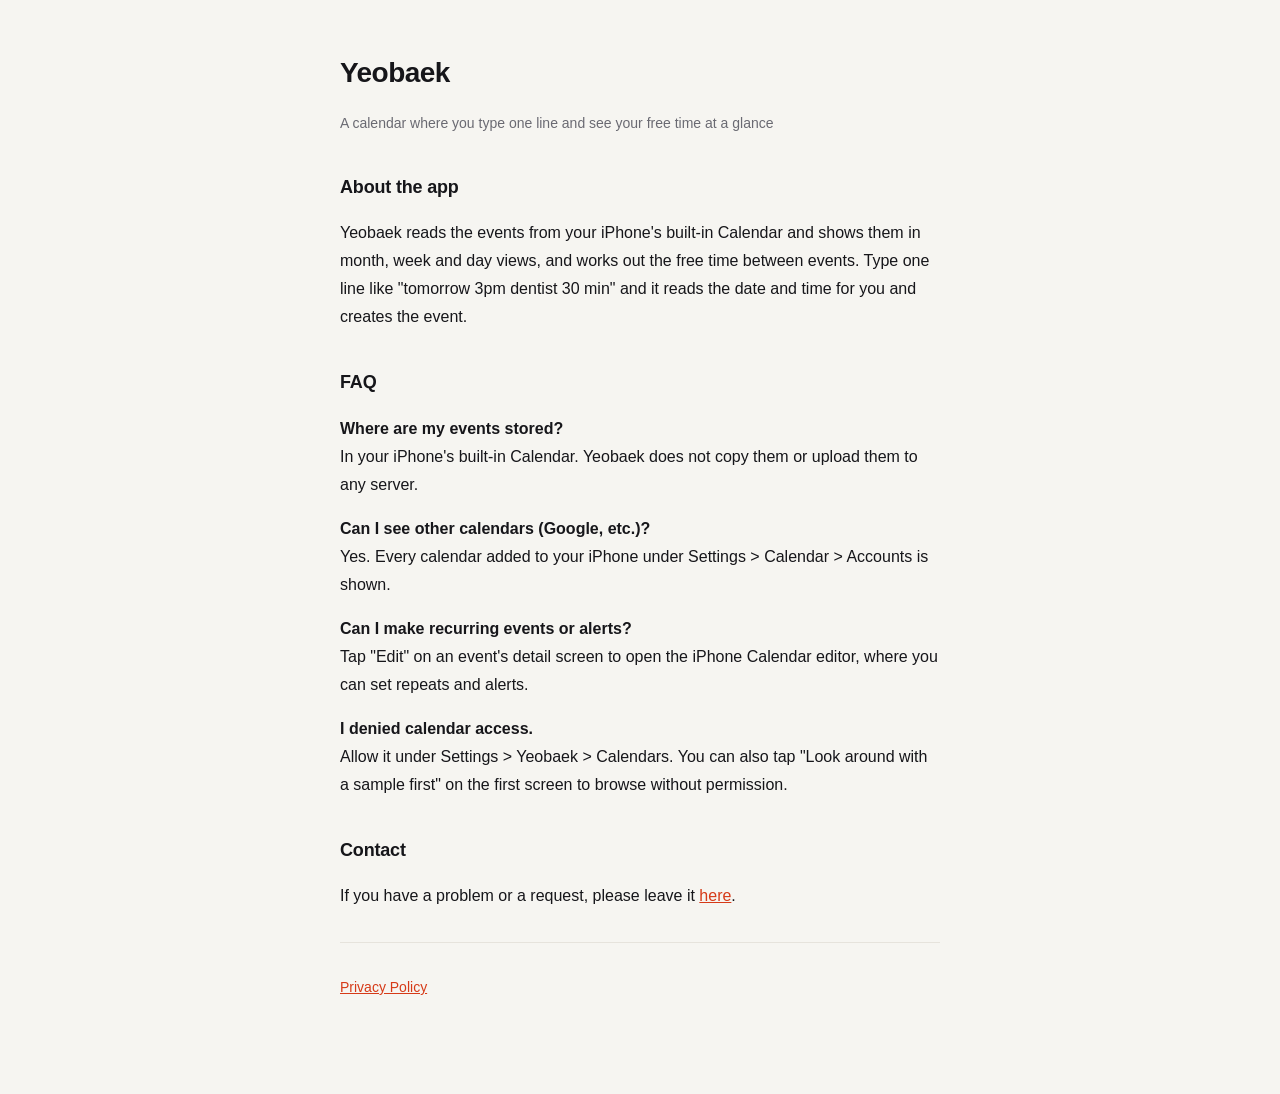
==== docs/en/index.html @ 1721b4c9 "[ios] 샘플 일정·공휴일 표를 const 에서 빼서 분석 오류 고침, 언어별 지원·개인정보 페이지 추가 (빌드 17) Co-Authored-By: Claude Sonnet 5." ====
<!doctype html>
<html lang="en">
<head>
<meta charset="utf-8">
<meta name="viewport" content="width=device-width,initial-scale=1">
<title>Yeobaek — Support</title>
<link rel="stylesheet" href="../style.css">
</head>
<body>
<main>
<h1>Yeobaek</h1>
<p class="muted">A calendar where you type one line and see your free time at a glance</p>

<h2>About the app</h2>
<p>Yeobaek reads the events from your iPhone's built-in Calendar and shows them in month, week and day views, and works out the free time between events. Type one line like "tomorrow 3pm dentist 30 min" and it reads the date and time for you and creates the event.</p>

<h2>FAQ</h2>
<p><strong>Where are my events stored?</strong><br>In your iPhone's built-in Calendar. Yeobaek does not copy them or upload them to any server.</p>
<p><strong>Can I see other calendars (Google, etc.)?</strong><br>Yes. Every calendar added to your iPhone under Settings > Calendar > Accounts is shown.</p>
<p><strong>Can I make recurring events or alerts?</strong><br>Tap "Edit" on an event's detail screen to open the iPhone Calendar editor, where you can set repeats and alerts.</p>
<p><strong>I denied calendar access.</strong><br>Allow it under Settings > Yeobaek > Calendars. You can also tap "Look around with a sample first" on the first screen to browse without permission.</p>

<h2>Contact</h2>
<p>If you have a problem or a request, please leave it <a href="https://github.com/isla0x/calendar/issues">here</a>.</p>

<hr>
<p class="muted"><a href="privacy.html">Privacy Policy</a></p>
</main>
</body>
</html>
---- docs/style.css ----
:root{--bg:#F6F5F1;--ink:#16161A;--muted:#6A6A72;--line:#E6E3DC;--accent:#D63A18}
@media (prefers-color-scheme:dark){:root{--bg:#0E0E11;--ink:#F3F3F5;--muted:#9A9AA4;--line:#2A2A31;--accent:#FF7A5C}}
*{box-sizing:border-box}
body{margin:0;background:var(--bg);color:var(--ink);font:16px/1.75 -apple-system,BlinkMacSystemFont,"Apple SD Gothic Neo","Noto Sans KR",sans-serif}
main{max-width:640px;margin:0 auto;padding:48px 20px 80px}
h1{font-size:28px;margin:0 0 8px;letter-spacing:-.02em}
h2{font-size:18px;margin:36px 0 8px;letter-spacing:-.01em}
p,li{color:var(--ink)}
.muted{color:var(--muted);font-size:14px}
a{color:var(--accent)}
hr{border:0;border-top:1px solid var(--line);margin:32px 0}
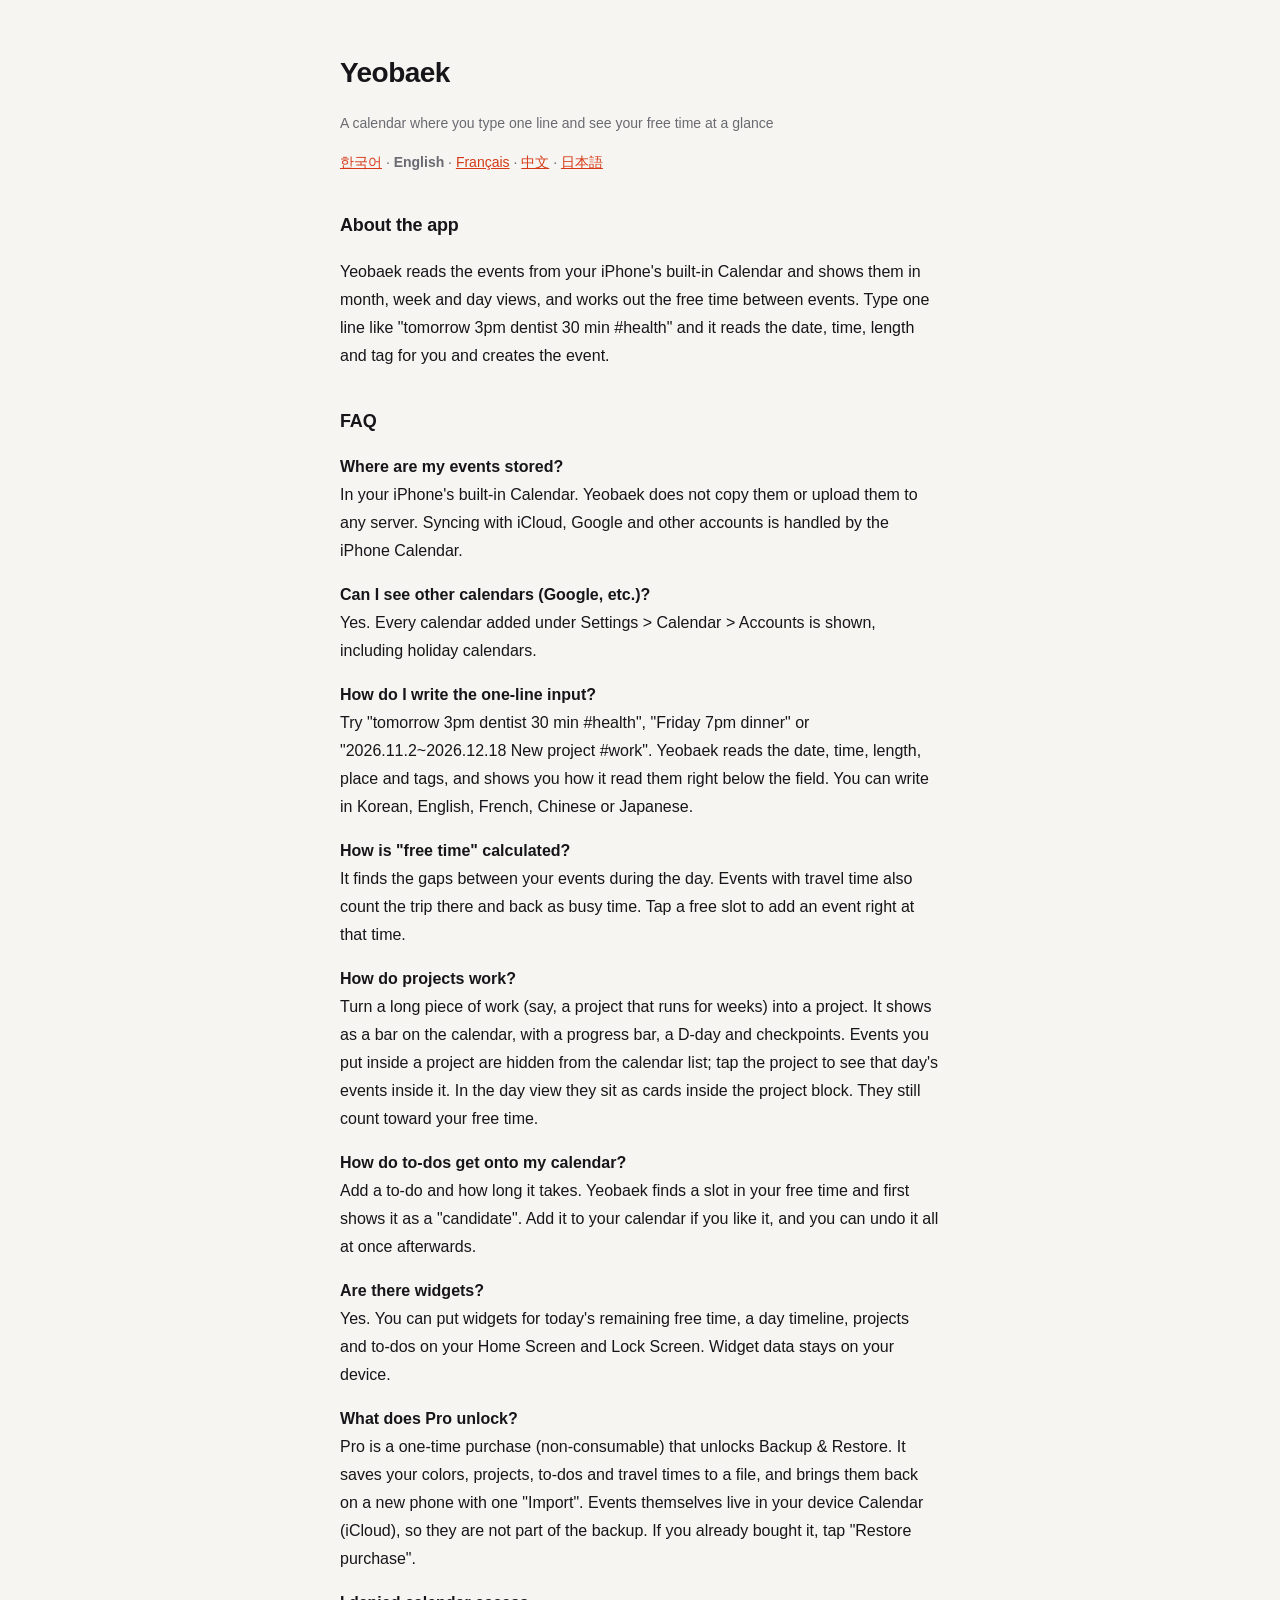
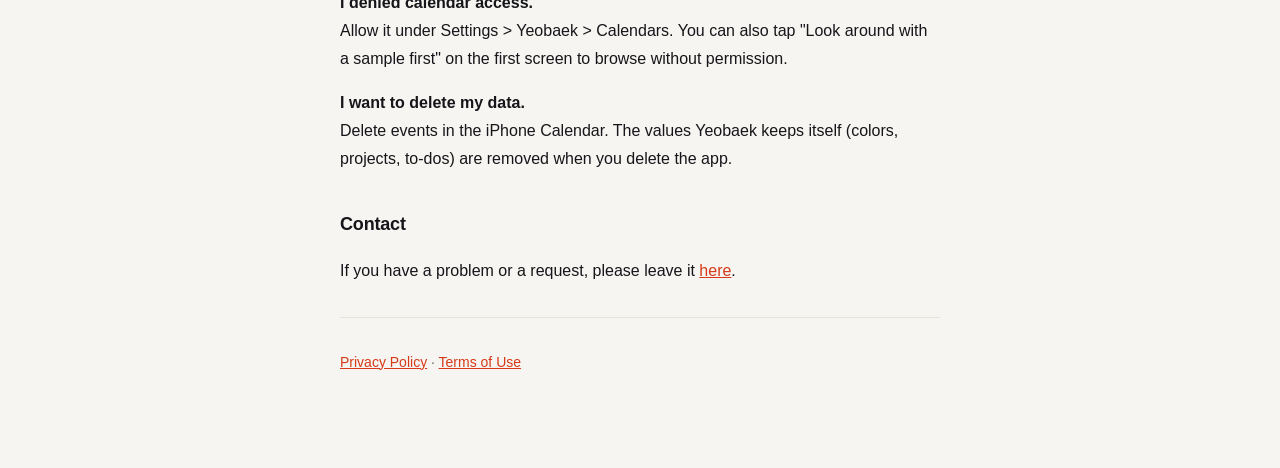
==== commit 3b93246f: "문서: 개인정보 처리방침·지원 페이지를 지금 기능에 맞게 고치고 이용약관·FAQ를 5개 언어로 추가 Co-Authored-By: Claude Sonnet 5.5 <noreply@a" ====
--- a/docs/en/index.html
+++ b/docs/en/index.html
@@ -10,21 +10,24 @@
 <main>
 <h1>Yeobaek</h1>
 <p class="muted">A calendar where you type one line and see your free time at a glance</p>
-
+<p class="muted"><a href="../index.html">한국어</a> · <strong>English</strong> · <a href="../fr/index.html">Français</a> · <a href="../zh/index.html">中文</a> · <a href="../ja/index.html">日本語</a></p>
 <h2>About the app</h2>
-<p>Yeobaek reads the events from your iPhone's built-in Calendar and shows them in month, week and day views, and works out the free time between events. Type one line like "tomorrow 3pm dentist 30 min" and it reads the date and time for you and creates the event.</p>
-
+<p>Yeobaek reads the events from your iPhone's built-in Calendar and shows them in month, week and day views, and works out the free time between events. Type one line like "tomorrow 3pm dentist 30 min #health" and it reads the date, time, length and tag for you and creates the event.</p>
 <h2>FAQ</h2>
-<p><strong>Where are my events stored?</strong><br>In your iPhone's built-in Calendar. Yeobaek does not copy them or upload them to any server.</p>
-<p><strong>Can I see other calendars (Google, etc.)?</strong><br>Yes. Every calendar added to your iPhone under Settings > Calendar > Accounts is shown.</p>
-<p><strong>Can I make recurring events or alerts?</strong><br>Tap "Edit" on an event's detail screen to open the iPhone Calendar editor, where you can set repeats and alerts.</p>
+<p><strong>Where are my events stored?</strong><br>In your iPhone's built-in Calendar. Yeobaek does not copy them or upload them to any server. Syncing with iCloud, Google and other accounts is handled by the iPhone Calendar.</p>
+<p><strong>Can I see other calendars (Google, etc.)?</strong><br>Yes. Every calendar added under Settings > Calendar > Accounts is shown, including holiday calendars.</p>
+<p><strong>How do I write the one-line input?</strong><br>Try "tomorrow 3pm dentist 30 min #health", "Friday 7pm dinner" or "2026.11.2~2026.12.18 New project #work". Yeobaek reads the date, time, length, place and tags, and shows you how it read them right below the field. You can write in Korean, English, French, Chinese or Japanese.</p>
+<p><strong>How is "free time" calculated?</strong><br>It finds the gaps between your events during the day. Events with travel time also count the trip there and back as busy time. Tap a free slot to add an event right at that time.</p>
+<p><strong>How do projects work?</strong><br>Turn a long piece of work (say, a project that runs for weeks) into a project. It shows as a bar on the calendar, with a progress bar, a D-day and checkpoints. Events you put inside a project are hidden from the calendar list; tap the project to see that day's events inside it. In the day view they sit as cards inside the project block. They still count toward your free time.</p>
+<p><strong>How do to-dos get onto my calendar?</strong><br>Add a to-do and how long it takes. Yeobaek finds a slot in your free time and first shows it as a "candidate". Add it to your calendar if you like it, and you can undo it all at once afterwards.</p>
+<p><strong>Are there widgets?</strong><br>Yes. You can put widgets for today's remaining free time, a day timeline, projects and to-dos on your Home Screen and Lock Screen. Widget data stays on your device.</p>
+<p><strong>What does Pro unlock?</strong><br>Pro is a one-time purchase (non-consumable) that unlocks Backup & Restore. It saves your colors, projects, to-dos and travel times to a file, and brings them back on a new phone with one "Import". Events themselves live in your device Calendar (iCloud), so they are not part of the backup. If you already bought it, tap "Restore purchase".</p>
 <p><strong>I denied calendar access.</strong><br>Allow it under Settings > Yeobaek > Calendars. You can also tap "Look around with a sample first" on the first screen to browse without permission.</p>
-
+<p><strong>I want to delete my data.</strong><br>Delete events in the iPhone Calendar. The values Yeobaek keeps itself (colors, projects, to-dos) are removed when you delete the app.</p>
 <h2>Contact</h2>
 <p>If you have a problem or a request, please leave it <a href="https://github.com/isla0x/calendar/issues">here</a>.</p>
-
 <hr>
-<p class="muted"><a href="privacy.html">Privacy Policy</a></p>
+<p class="muted"><a href="privacy.html">Privacy Policy</a> · <a href="terms.html">Terms of Use</a></p>
 </main>
 </body>
 </html>
